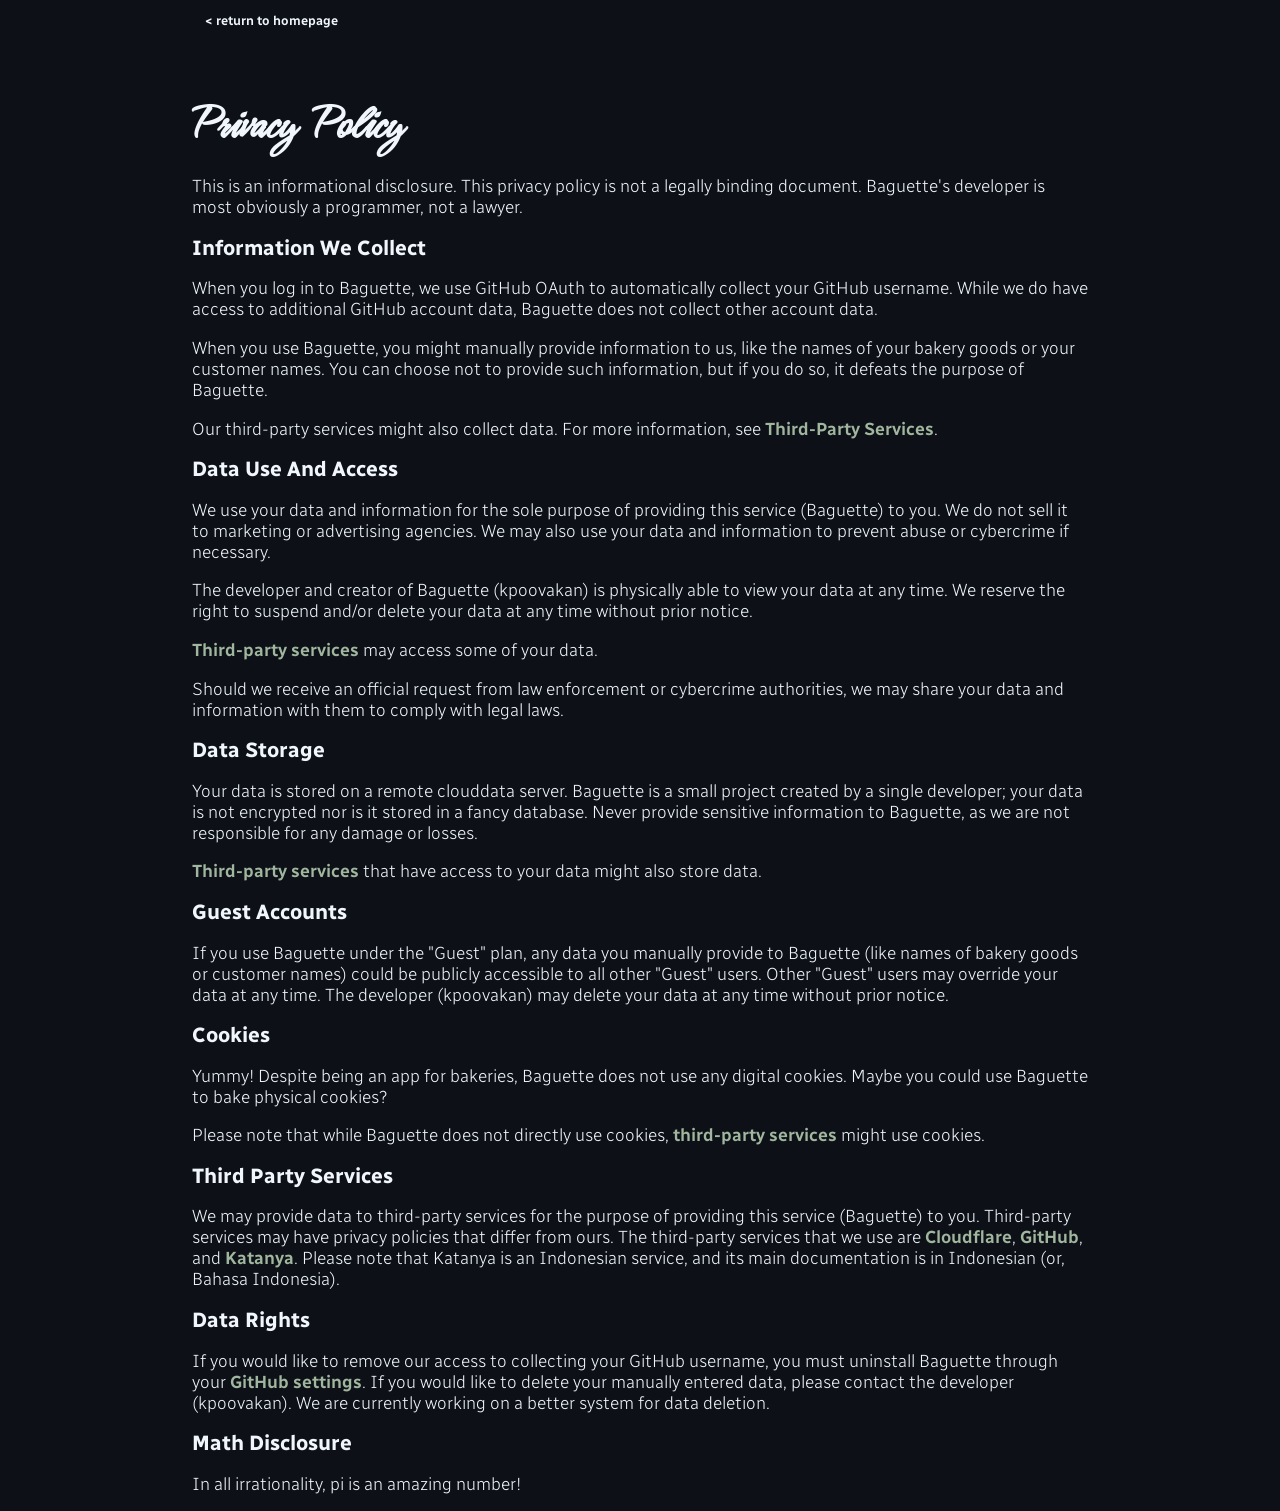
==== privacy/index.html @ 5e3c722e "Create privacy policy" ====
<!DOCTYPE html>
<html>
    <head>
        <meta charset="UTF-8">
        <title>Baguette - Privacy Policy</title>
        <link rel="shortcut icon" type="image/png" href="../indexfiles/favicon.png">
        <!--<link rel="icon" type="image/svg+xml" href="indexfiles/favicon.svg">-->

        <link rel="preconnect" href="https://fonts.googleapis.com">
        <link rel="preconnect" href="https://fonts.gstatic.com" crossorigin>
        <link href="https://fonts.googleapis.com/css2?family=Hurricane&family=Radio+Canada:wght@400;500;600;700&display=swap" rel="stylesheet">

        <link rel="stylesheet" type="text/css" href="../indexfiles/style.css">
    </head>
    <body>
        <div class="content">
            <p><a style="position: fixed; top: 0; font-size: 0.8rem; color: var(--colorForeground); text-decoration: none; width: 100%; background-color: var(--colorBackground); padding: 13px;box-sizing: border-box;" href="/">< return to homepage</a></p>
            <h1>Privacy Policy</h1>
            <p>This is an informational disclosure. This privacy policy is not a legally binding document. Baguette's developer is most obviously a programmer, not a lawyer.</p>
            <h2>Information We Collect</h2>
            <p>When you log in to Baguette, we use GitHub OAuth to automatically collect your GitHub username. While we do have access to additional GitHub account data, Baguette does not collect other account data.</p>
            <p>When you use Baguette, you might manually provide information to us, like the names of your bakery goods or your customer names. You can choose not to provide such information, but if you do so, it defeats the purpose of Baguette.</p>
            <p>Our third-party services might also collect data. For more information, see <a href="#third-party-services">Third-Party Services</a>.</p>
            <h2>Data Use And Access</h2>
            <p>We use your data and information for the sole purpose of providing this service (Baguette) to you. We do not sell it to marketing or advertising agencies. We may also use your data and information to prevent abuse or cybercrime if necessary.</p>
            <p>The developer and creator of Baguette (kpoovakan) is physically able to view your data at any time. We reserve the right to suspend and/or delete your data at any time without prior notice.</p>
            <p><a href="#third-party-services">Third-party services</a> may access some of your data.</p>
            <p>Should we receive an official request from law enforcement or cybercrime authorities, we may share your data and information with them to comply with legal laws.</p>
            <h2>Data Storage</h2>
            <p>Your data is stored on a remote clouddata server. Baguette is a small project created by a single developer; your data is not encrypted nor is it stored in a fancy database. Never provide sensitive information to Baguette, as we are not responsible for any damage or losses.</p>
            <p><a href="#third-party-services">Third-party services</a> that have access to your data might also store data.</p>
            <h2>Guest Accounts</h2>
            <p>If you use Baguette under the "Guest" plan, any data you manually provide to Baguette (like names of bakery goods or customer names) could be publicly accessible to all other "Guest" users. Other "Guest" users may override your data at any time. The developer (kpoovakan) may delete your data at any time without prior notice.</p>
            <h2>Cookies</h2>
            <p>Yummy! Despite being an app for bakeries, Baguette does not use any digital cookies. Maybe you could use Baguette to bake physical cookies?</p>
            <p>Please note that while Baguette does not directly use cookies, <a href="#third-party-services">third-party services</a> might use cookies.</p>
            <h2 id="third-party-services">Third Party Services</h2>
            <p>We may provide data to third-party services for the purpose of providing this service (Baguette) to you. Third-party services may have privacy policies that differ from ours. The third-party services that we use are <a target="_blank" href="https://www.cloudflare.com/privacypolicy/">Cloudflare</a>, <a target="_blank" href="https://docs.github.com/en/site-policy/privacy-policies">GitHub</a>, and <a target="_blank" href="https://katanya.dev/terms">Katanya</a>. Please note that Katanya is an Indonesian service, and its main documentation is in Indonesian (or, Bahasa Indonesia).</p>
            <h2>Data Rights</h2>
            <p>If you would like to remove our access to collecting your GitHub username, you must uninstall Baguette through your <a target="_blank" href="https://github.com/settings/applications">GitHub settings</a>. If you would like to delete your manually entered data, please contact the developer (kpoovakan). We are currently working on a better system for data deletion.</p>
            <h2>Math Disclosure</h2>
            <p>In all irrationality, pi is an amazing number!</p>
        </div>
    </body>
</html>
---- indexfiles/style.css ----
@charset "UTF-8";
:root {
    --colorBackground: #0d1117;
    --colorForeground: #f0f6fc;
    --colorAccent: #a0b69e;
}
.noscript {
    position: fixed;
    box-sizing: border-box;
    width: 100vw;
    height: 100vh;
    background-color: var(--colorBackground);
    padding: 3vw;
}

body {
    background-color: var(--colorBackground);
    color: var(--colorForeground);
    font-family: "Radio Canada", sans-serif;
    font-weight: 300;
    font-style: normal;
    font-size: 62.5%;
    display: block;
    a:link, a:visited {
        color: var(--colorAccent);
        text-decoration: none;
        font-weight: 600;
    }
    a:hover {
        text-decoration: underline;
    }
}
p {
    font-size: 1.1rem;
}
.content {
    display: block;
    width: 70vw;
    margin: 0 auto;
}
.clear {
    clear: both;
}

/*
h1: heading
h2: subheading
h3: title
*/
h1, h2, h3 {
    font-family: "Hurricane", cursive;
}
h1 {
    font-size: 3.1rem;
    margin: 0;
    margin-top: 7vw;
}
h2 {
    font-size: 1.3rem;
    margin: 0;
    font-family: "Radio Canada", sans-serif;
}
h3 {
    font-size: min(7.1rem, 31vw);
    margin: 0;
    margin-bottom: 13px;
}

button {
    background-color: var(--colorAccent);
    color: var(--colorBackground);
    outline: none;
    border: 3px solid var(--colorAccent);
    border-radius: 3px;
    padding: 5px;
    box-sizing: border-box;
    font-size: 1.1rem;
}
button:hover {
    color: var(--colorAccent);
    background-color: var(--colorBackground);
    cursor: pointer;
}


.mainHeader {
    text-align: right;
}
.mainHeaderButtons {
    display: inline;
    margin: 0;
    margin-left: 13px;
    padding: 13px;
    width: 131px;
}
.mainHeaderLess {
    background-color: var(--colorBackground);
    border-color: color-mix(in oklab, #00000000 50%, var(--colorForeground));
    color: color-mix(in oklab, #00000000 50%, var(--colorForeground));
}
.mainHeaderLess:hover {
    color: var(--colorBackground);
    border-color: var(--colorForeground);
    background-color: var(--colorForeground);
}
.mainHeaderButtonsContainer {
    display: flex;
    align-items: stretch;
    float: right;
}

.plansBlock {
    border: 1.314px solid var(--colorForeground);
    border-radius: 3px;
    width: max(50px, 31vw);
    padding: 13px;
    box-shadow: 0px 0px 13px -3px var(--colorForeground);
}
.plansContainer {
    display: flex;
    gap: max(16px, 1.314vw);
    margin: 0 auto;
    width: fit-content;
}
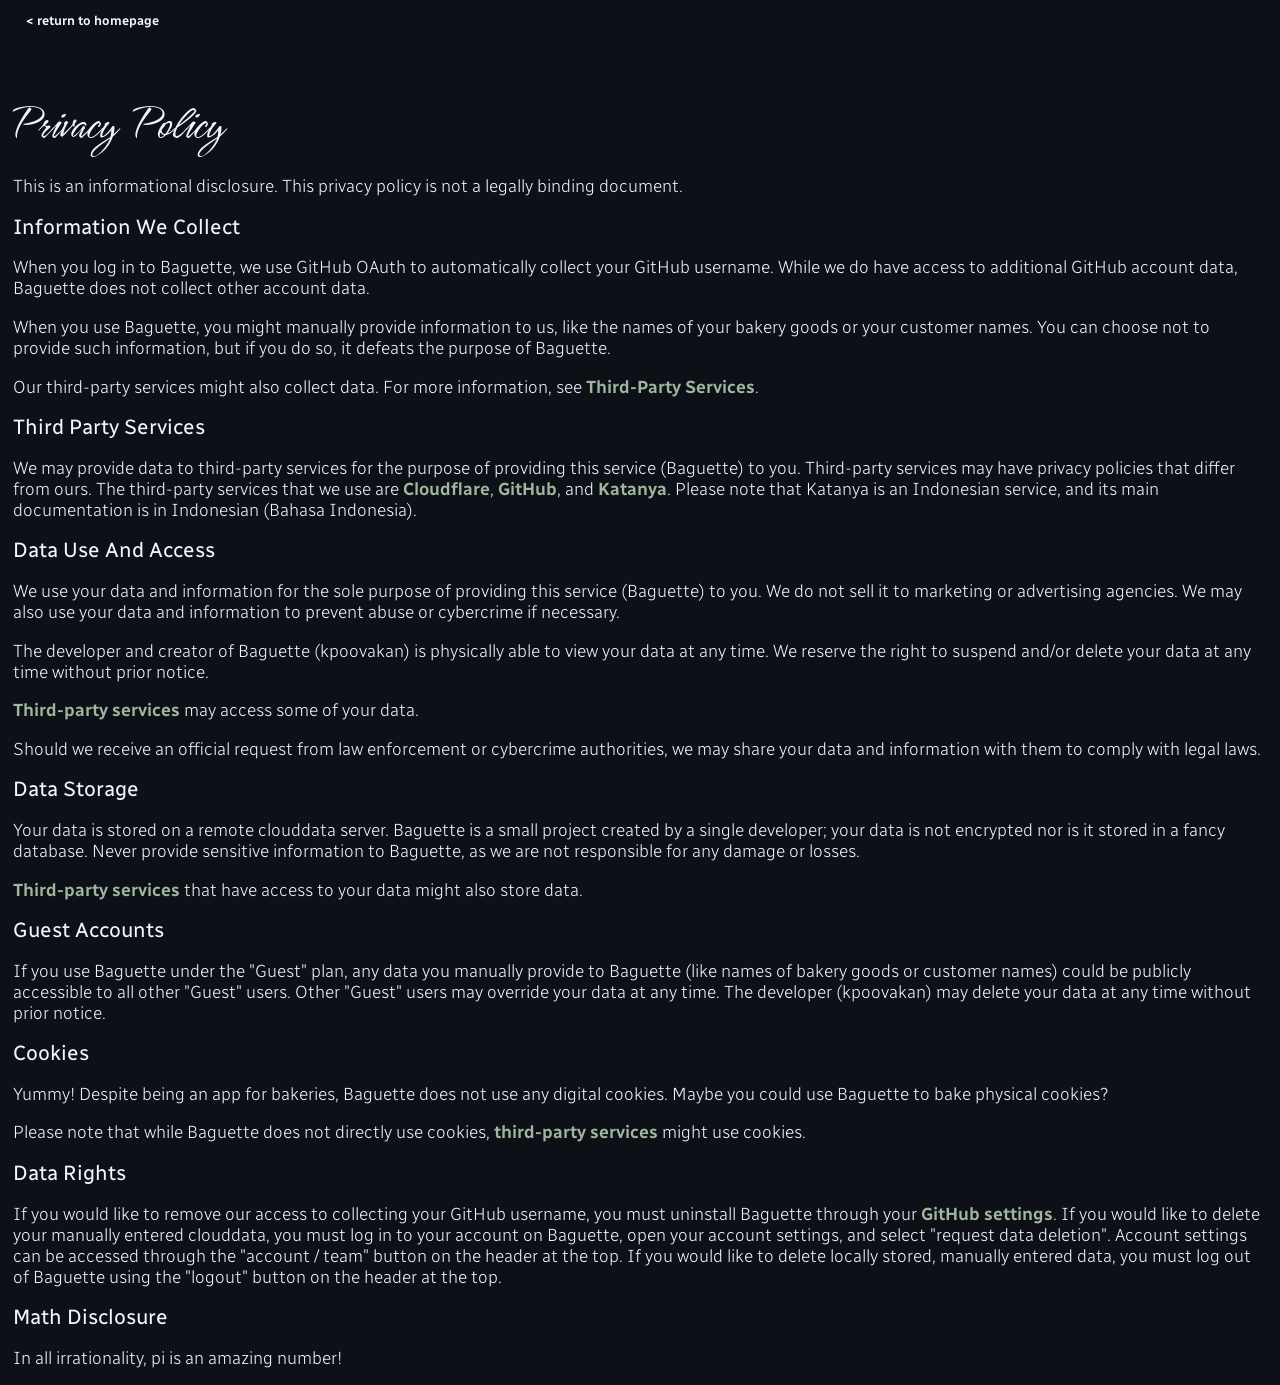
==== commit 12a1f9d4: "Update Privacy Policy" ====
--- a/privacy/index.html
+++ b/privacy/index.html
@@ -12,15 +12,17 @@
 
         <link rel="stylesheet" type="text/css" href="../indexfiles/style.css">
     </head>
-    <body>
+    <body style="margin: 13px;">
         <div class="content">
             <p><a style="position: fixed; top: 0; font-size: 0.8rem; color: var(--colorForeground); text-decoration: none; width: 100%; background-color: var(--colorBackground); padding: 13px;box-sizing: border-box;" href="/">< return to homepage</a></p>
             <h1>Privacy Policy</h1>
-            <p>This is an informational disclosure. This privacy policy is not a legally binding document. Baguette's developer is most obviously a programmer, not a lawyer.</p>
+            <p>This is an informational disclosure. This privacy policy is not a legally binding document.</p>
             <h2>Information We Collect</h2>
             <p>When you log in to Baguette, we use GitHub OAuth to automatically collect your GitHub username. While we do have access to additional GitHub account data, Baguette does not collect other account data.</p>
             <p>When you use Baguette, you might manually provide information to us, like the names of your bakery goods or your customer names. You can choose not to provide such information, but if you do so, it defeats the purpose of Baguette.</p>
             <p>Our third-party services might also collect data. For more information, see <a href="#third-party-services">Third-Party Services</a>.</p>
+            <h2 id="third-party-services">Third Party Services</h2>
+            <p>We may provide data to third-party services for the purpose of providing this service (Baguette) to you. Third-party services may have privacy policies that differ from ours. The third-party services that we use are <a target="_blank" href="https://www.cloudflare.com/privacypolicy/">Cloudflare</a>, <a target="_blank" href="https://docs.github.com/en/site-policy/privacy-policies">GitHub</a>, and <a target="_blank" href="https://katanya.dev/terms">Katanya</a>. Please note that Katanya is an Indonesian service, and its main documentation is in Indonesian (Bahasa Indonesia).</p>
             <h2>Data Use And Access</h2>
             <p>We use your data and information for the sole purpose of providing this service (Baguette) to you. We do not sell it to marketing or advertising agencies. We may also use your data and information to prevent abuse or cybercrime if necessary.</p>
             <p>The developer and creator of Baguette (kpoovakan) is physically able to view your data at any time. We reserve the right to suspend and/or delete your data at any time without prior notice.</p>
@@ -34,10 +36,8 @@
             <h2>Cookies</h2>
             <p>Yummy! Despite being an app for bakeries, Baguette does not use any digital cookies. Maybe you could use Baguette to bake physical cookies?</p>
             <p>Please note that while Baguette does not directly use cookies, <a href="#third-party-services">third-party services</a> might use cookies.</p>
-            <h2 id="third-party-services">Third Party Services</h2>
-            <p>We may provide data to third-party services for the purpose of providing this service (Baguette) to you. Third-party services may have privacy policies that differ from ours. The third-party services that we use are <a target="_blank" href="https://www.cloudflare.com/privacypolicy/">Cloudflare</a>, <a target="_blank" href="https://docs.github.com/en/site-policy/privacy-policies">GitHub</a>, and <a target="_blank" href="https://katanya.dev/terms">Katanya</a>. Please note that Katanya is an Indonesian service, and its main documentation is in Indonesian (or, Bahasa Indonesia).</p>
             <h2>Data Rights</h2>
-            <p>If you would like to remove our access to collecting your GitHub username, you must uninstall Baguette through your <a target="_blank" href="https://github.com/settings/applications">GitHub settings</a>. If you would like to delete your manually entered data, please contact the developer (kpoovakan). We are currently working on a better system for data deletion.</p>
+            <p>If you would like to remove our access to collecting your GitHub username, you must uninstall Baguette through your <a target="_blank" href="https://github.com/settings/applications">GitHub settings</a>. If you would like to delete your manually entered clouddata, you must log in to your account on Baguette, open your account settings, and select "request data deletion". Account settings can be accessed through the "account / team" button on the header at the top. If you would like to delete locally stored, manually entered data, you must log out of Baguette using the "logout" button on the header at the top.</p>
             <h2>Math Disclosure</h2>
             <p>In all irrationality, pi is an amazing number!</p>
         </div>
--- a/indexfiles/style.css
+++ b/indexfiles/style.css
@@ -13,6 +13,19 @@
     padding: 3vw;
 }
 
+@font-face {
+    font-family: "Radio Canada";
+    src: url("radiocanada.ttf") format("truetype");
+    font-weight: normal;
+    font-style: normal;
+}
+@font-face {
+    font-family: "Hurricane";
+    src: url("hurricane.ttf") format("truetype");
+    font-weight: normal;
+    font-style: normal;
+}
+
 body {
     background-color: var(--colorBackground);
     color: var(--colorForeground);
@@ -21,25 +34,38 @@
     font-style: normal;
     font-size: 62.5%;
     display: block;
-    a:link, a:visited {
-        color: var(--colorAccent);
-        text-decoration: none;
-        font-weight: 600;
-    }
-    a:hover {
-        text-decoration: underline;
-    }
+    padding: 0;
+    margin: 3px;
 }
 p {
     font-size: 1.1rem;
+}
+a:link, a:visited {
+    color: var(--colorAccent);
+    text-decoration: none;
+    font-weight: 600;
+}
+a:hover, a:focus {
+    text-decoration: underline;
+    text-decoration-style: dashed;
+    text-underline-offset: 3px;
 }
 .content {
     display: block;
-    width: 70vw;
     margin: 0 auto;
 }
 .clear {
     clear: both;
+}
+.header {
+    position: fixed;
+    top: 0;
+    right: 0;
+    margin: 0;
+    padding: 13px;
+    background-color: var(--colorBackground);
+    border-radius: 3px;
+    z-index: 314159265358979;
 }
 
 /*
@@ -49,6 +75,7 @@
 */
 h1, h2, h3 {
     font-family: "Hurricane", cursive;
+    font-weight: normal;
 }
 h1 {
     font-size: 3.1rem;
@@ -70,16 +97,18 @@
     background-color: var(--colorAccent);
     color: var(--colorBackground);
     outline: none;
-    border: 3px solid var(--colorAccent);
+    border: 1px solid var(--colorAccent);
     border-radius: 3px;
     padding: 5px;
     box-sizing: border-box;
     font-size: 1.1rem;
-}
-button:hover {
+    font-family: "Radio Canada", sans-serif;
+}
+button:hover, button:focus {
     color: var(--colorAccent);
     background-color: var(--colorBackground);
     cursor: pointer;
+    border-style: dashed;
 }
 
 
@@ -97,8 +126,9 @@
     background-color: var(--colorBackground);
     border-color: color-mix(in oklab, #00000000 50%, var(--colorForeground));
     color: color-mix(in oklab, #00000000 50%, var(--colorForeground));
-}
-.mainHeaderLess:hover {
+    border-style: dashed;
+}
+.mainHeaderLess:hover, .mainHeaderLess:focus {
     color: var(--colorBackground);
     border-color: var(--colorForeground);
     background-color: var(--colorForeground);
@@ -110,7 +140,7 @@
 }
 
 .plansBlock {
-    border: 1.314px solid var(--colorForeground);
+    border: 1.314px dashed var(--colorForeground);
     border-radius: 3px;
     width: max(50px, 31vw);
     padding: 13px;
@@ -121,4 +151,280 @@
     gap: max(16px, 1.314vw);
     margin: 0 auto;
     width: fit-content;
+}
+
+.svgAddNew {
+    padding: 9px;
+    position: fixed;
+    bottom: 3px;
+    right: 3px;
+    margin: 0;
+}
+.colorCoding {
+    padding: 9px;
+    position: fixed;
+    bottom: 0;
+    left: 0;
+    margin: 0;
+    background-color: var(--colorBackground);
+    z-index: 314159265358979;
+}
+.colorCoding:hover {
+    background-color: transparent;
+    color: transparent !important;
+}
+.coloryellow {
+    color: #ffd000;
+}
+.colorgreen {
+    color: #98c28a;
+}
+.colorteal {
+    color: #8bd5cd;
+}
+.colorpurple {
+    color: #bf96ca;
+}
+.colorblue {
+    color: #140094;
+}
+.colorred {
+    color: #d30000
+}
+.colorpink {
+    color: #ff33dd;
+}
+.colororange {
+    color: #ff7700;
+}
+.coloryellow, .colorgreen, .colorteal, .colorpurple, .colorblue, .colorred, .colorpink, .colororange {
+    /*-webkit-text-stroke: 3px var(--colorForeground);
+    paint-order: stroke fill;*/
+    z-index: 31415926535897932384626433;
+}
+.coloryellow:hover, .colorgreen:hover, .colorteal:hover, .colorpurple:hover, .colorblue:hover, .colorred:hover, .colorpink:hover, .colororange:hover {
+    color: transparent;
+}
+
+.dayContainer {
+    display: flex;
+    flex-direction: row;
+    gap: 13px;
+    width: 100%;
+    align-items: stretch;
+}
+.dayColumn {
+    display: flex;
+    flex-direction: column;
+    gap: 13px;
+    margin: 0;
+    padding: 0;
+    align-items: stretch;
+    flex: 1 1 0;
+    min-width: 0;
+}
+/* https://coolors.co/ff33dd-bf96ca-8bd5cd-ffd000-98c28a-140094-d30000-ff7700
+fuschia, purple, teal, yellow, green, blue, red, orange */
+.dayItem {
+    width: 100%;
+    height: 100%;
+    box-sizing: border-box;
+    border-radius: 3px;
+    margin: 0;
+    flex: 0 1 0;
+    min-width: 0;
+    display: flex;
+    flex-direction: row;
+    --color: #98c28a;
+    background-color: var(--color);
+    color: var(--colorForeground);
+}
+.dayBar {
+    display: flex;
+    flex-direction: column;
+    height: 100%;
+    flex: 0;
+    gap: 13px;
+    width: max(50px);
+    margin: 0;
+    padding: 13px;
+    box-sizing: border-box;
+    position: relative;
+}
+.dayBar::after {
+    content: "";
+    position: absolute;
+    top: 13px;
+    bottom: 13px;
+    right: 5px;
+    border-right: 1px dashed var(--colorForeground);
+    pointer-events: none;
+}
+.dayBar button {
+    width: 100%;
+    color: #000000;
+    mix-blend-mode: screen;
+    background-color: var(--colorForeground);
+    border-color: var(--colorForeground);
+    padding: 3px;
+}
+.dayBar button:hover, button:focus {
+    background-color: transparent;
+    color: var(--colorForeground);
+}
+.dayBar img {
+    width: 100%;
+    display: block;
+}
+.dayBar img:hover {
+    cursor: pointer;
+}
+.dayInfo {
+    flex: 1;
+    height: 100%;
+}
+.dayInfo p {
+    margin: 0;
+    margin-bottom: 3px;
+    font-size: min(1.0314cqw, 1.1rem);
+    flex: 1 1 0;
+}
+.dayHeaders {
+    margin: 0;
+    padding: 0;
+    text-align: center;
+    width: 100%;
+    font-weight: 600;
+}
+.str {
+    font-weight: 600;
+}
+.str:focus {
+    outline: none;
+}
+
+dialog {
+    background-color: var(--colorBackground);
+    color: var(--colorForeground);
+    font-family: inherit;
+    font-size: 1.1rem;
+    outline: none;
+    border: 3px solid var(--colorAccent);
+    border-radius: 3px;
+    width: 90vw;
+    height: 85vh;
+    padding: 13px;
+}
+dialog::backdrop {
+    background-color: color-mix(in oklab, #00000000 75%, var(--colorAccent));
+    backdrop-filter: blur(3px);
+}
+input {
+    background-color: var(--colorBackground);
+    color: var(--colorForeground);
+    font-family: inherit;
+    font-size: 1.1rem;
+    border-radius: 3px;
+    padding: 3px;
+    border: 1px solid var(--colorAccent);
+    box-sizing: border-box;
+}
+input:focus {
+    outline: none;
+    border: 1px dashed var(--colorAccent);
+}
+select {
+    background-color: var(--colorBackground);
+    color: var(--colorForeground);
+    border-radius: 3px;
+    border: 1px solid var(--colorAccent);
+    font-family: inherit;
+    font-size: 1.1rem;
+    border-radius: 3px;
+    padding: 3px;
+}
+select:focus {
+    outline: none;
+    border: 1px dashed var(--colorAccent);
+}
+option {
+    font-family: "Radio Canada", sans-serif;
+    padding: 3px;
+    background-color: var(--colorBackground);
+    color: var(--colorForeground);
+    border: 1px solid var(--colorAccent);
+    border-radius: 3px;
+    font-size: 1.1rem;
+}
+textarea {
+    background-color: var(--colorBackground);
+    color: var(--colorForeground);
+    font-family: inherit;
+    font-size: 1.1rem;
+    border-radius: 3px;
+    border: 1px solid var(--colorAccent);
+    padding: 3px;
+}
+textarea:focus {
+    outline: none;
+    border: 1px dashed var(--colorAccent);
+}
+.addItem > * {
+    margin: 1.5% 3%;
+    display: block;
+    box-sizing: border-box;
+    width: 94%;
+
+}
+.addItem > p {
+    margin: inherit;
+}
+.addItem > textarea {
+    resize: vertical;
+}
+.addItemFlex {
+    display: flex;
+    gap: 3%;
+    box-sizing: border-box;
+}
+.addItemFlex p {
+    margin: 0;
+    padding: inherit;
+    flex: 1;
+    flex-shrink: 3.14;
+}
+.addItemFlex > * {
+    flex: 2;
+}
+.addItemFlex > img {
+    flex: 0;
+    flex-shrink: 3.14;
+    margin: 0;
+    padding: inherit;
+    height: 26px;
+    vertical-align: middle;
+}
+.addItemFlex > img:hover {
+    cursor: pointer;
+}
+.accountDetailsImgs {
+    width: 31px;
+    flex: 0;
+    margin: 13px 0;
+    display: flex;
+    flex-direction: column;
+    gap: 13px;
+}
+.accountDetailsNames {
+    display: flex;
+    flex-direction: column;
+    flex: 1;
+    margin: 13px 0;
+    gap: 13px;
+    padding: 0;
+}
+.accountDetailsNames > * {
+    margin: 0;
+    padding: 0;
+    height: 31px;
 }
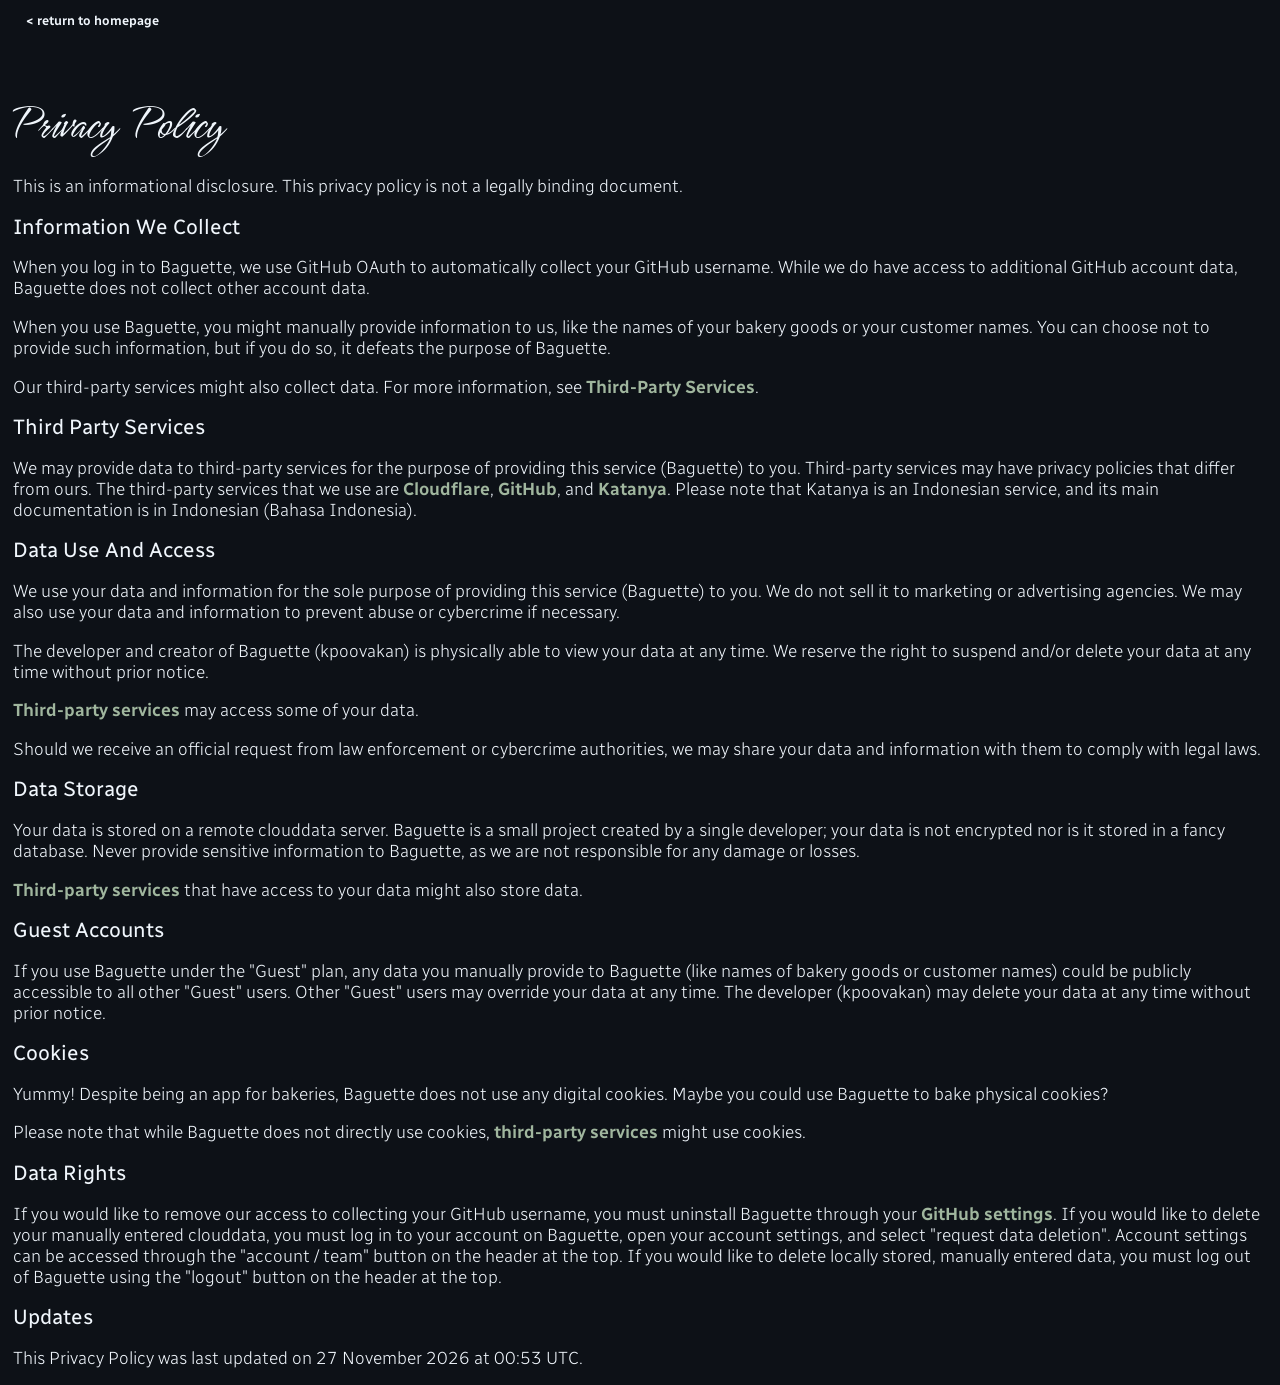
==== commit 3835f304: "Update Privacy Policy" ====
--- a/privacy/index.html
+++ b/privacy/index.html
@@ -38,8 +38,8 @@
             <p>Please note that while Baguette does not directly use cookies, <a href="#third-party-services">third-party services</a> might use cookies.</p>
             <h2>Data Rights</h2>
             <p>If you would like to remove our access to collecting your GitHub username, you must uninstall Baguette through your <a target="_blank" href="https://github.com/settings/applications">GitHub settings</a>. If you would like to delete your manually entered clouddata, you must log in to your account on Baguette, open your account settings, and select "request data deletion". Account settings can be accessed through the "account / team" button on the header at the top. If you would like to delete locally stored, manually entered data, you must log out of Baguette using the "logout" button on the header at the top.</p>
-            <h2>Math Disclosure</h2>
-            <p>In all irrationality, pi is an amazing number!</p>
+            <h2>Updates</h2>
+            <p>This Privacy Policy was last updated on 27 November 2026 at 00:53 UTC.</p>
         </div>
     </body>
 </html>
